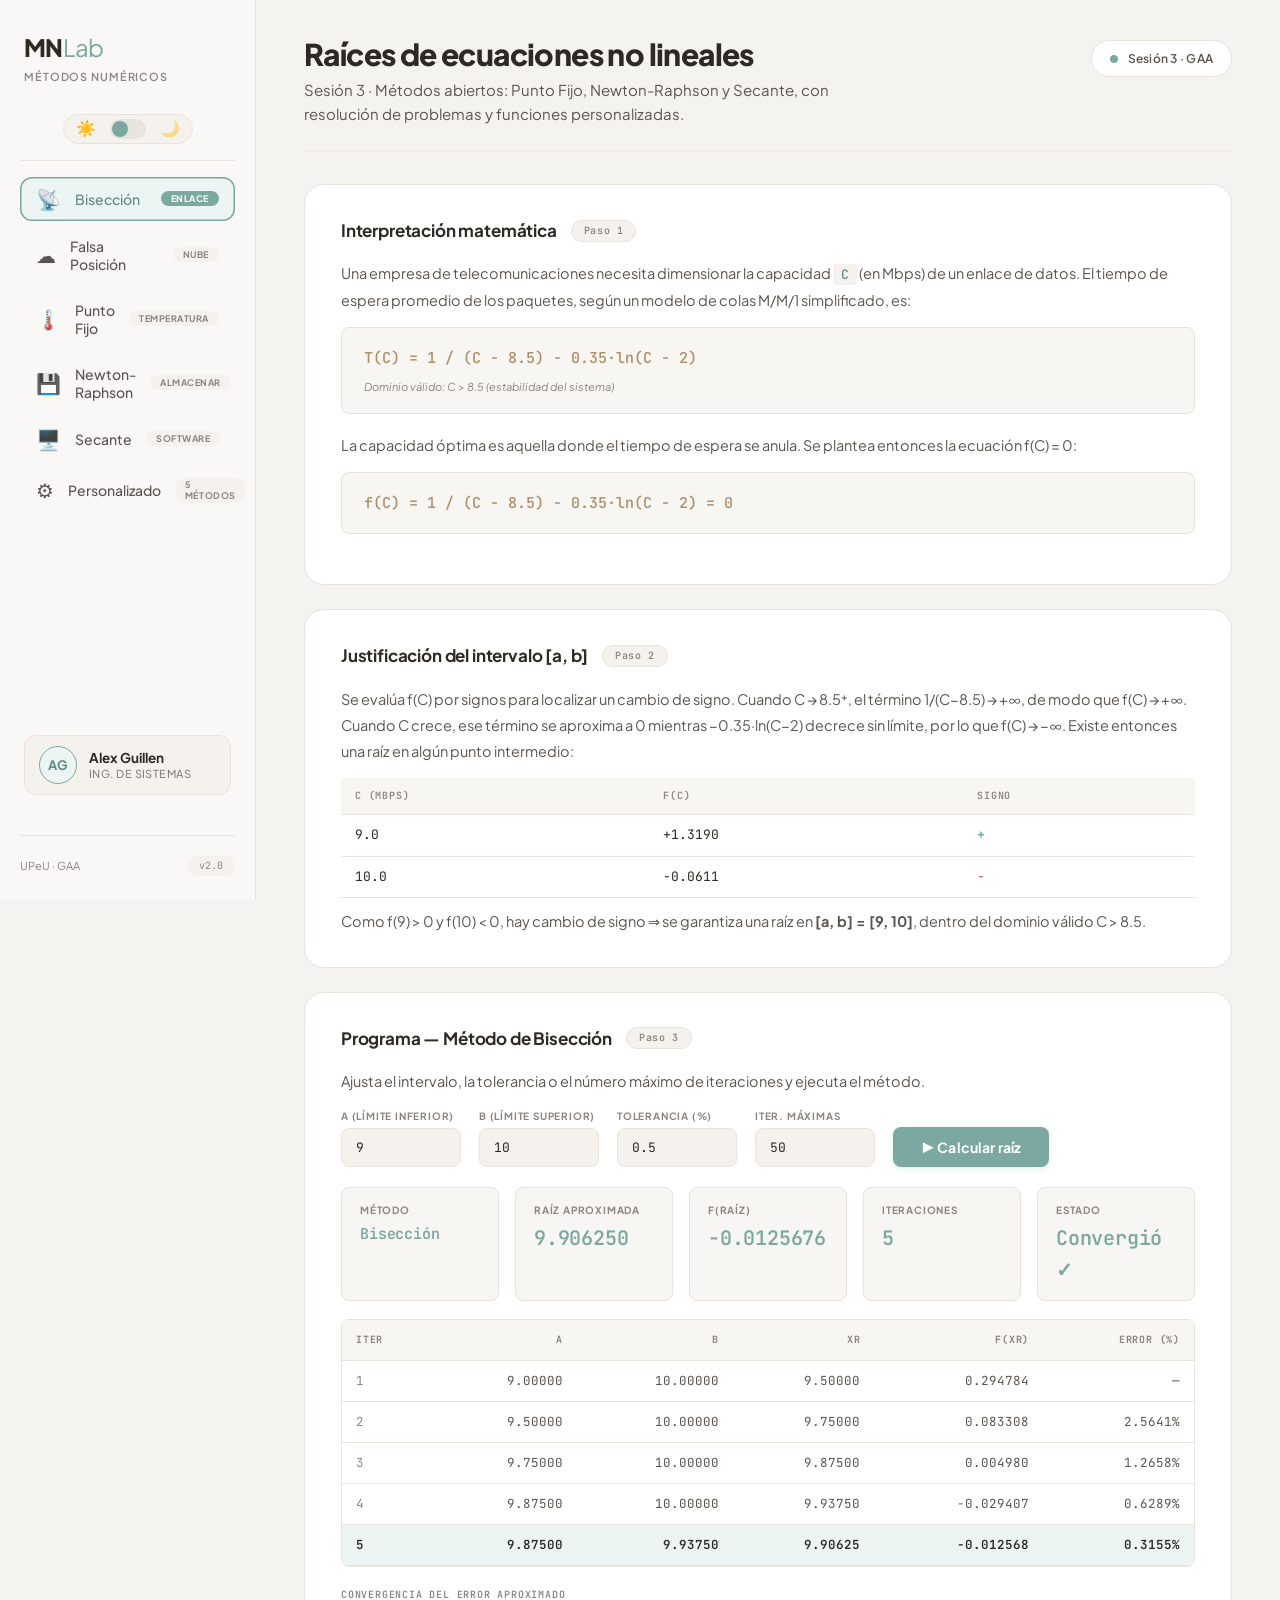
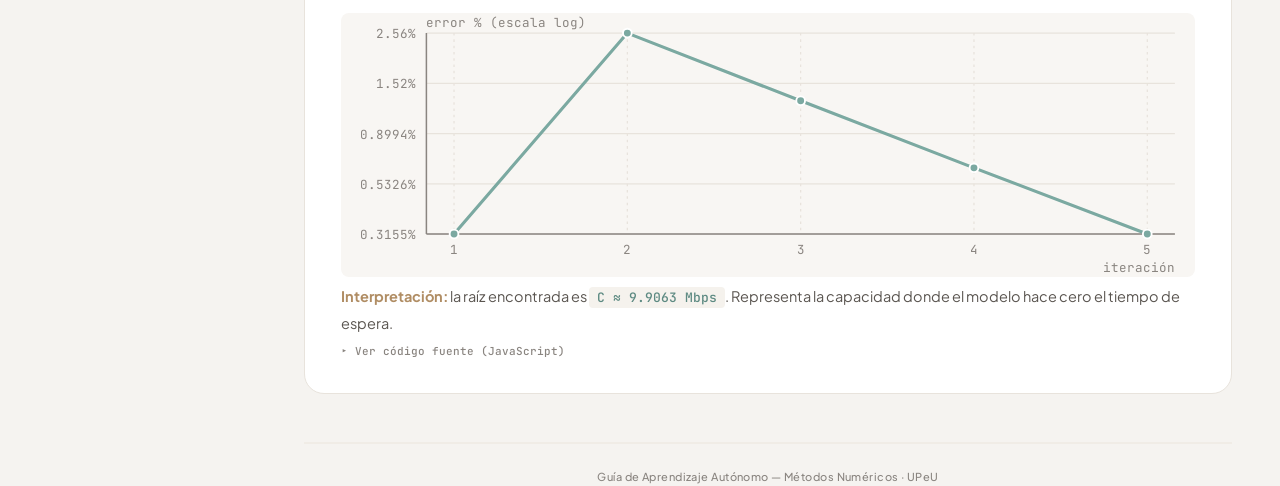
==== index.html @ 4f1fb553 "Primer commit - subiendo proyecto Metodos Numericos" ====
<!DOCTYPE html>
<html lang="es" data-theme="light">
<head>
    <meta charset="UTF-8">
    <meta name="viewport" content="width=device-width, initial-scale=1.0">
    <meta name="description" content="Herramienta interactiva para el curso de Métodos Numéricos: resuelve raíces de ecuaciones no lineales con los métodos de Bisección y Falsa Posición.">
    <meta name="author" content="Alex — Universidad Peruana Unión">
    <title>Raíces de Ecuaciones · Bisección y Falsa Posición</title>
    <link rel="stylesheet" href="styles.css">
</head>
<body>
    <!-- Sidebar de Navegación -->
    <nav class="sidebar" aria-label="Navegación principal">
        <div class="sidebar-header">
            <h1>MN<span>Lab</span></h1>
            <p class="sidebar-sub">Métodos Numéricos</p>
        </div>

        <!-- Toggle de tema -->
        <div class="theme-toggle-wrapper">
            <button class="theme-toggle" id="themeToggle" aria-label="Cambiar tema">
                <span class="theme-icon sun">☀️</span>
                <span class="theme-track">
                    <span class="theme-thumb"></span>
                </span>
                <span class="theme-icon moon">🌙</span>
            </button>
        </div>

        <ul class="nav-list">
            <li>
                <button type="button" class="nav-link active" id="tab-p1" data-tab="p1" role="tab" aria-selected="true" aria-controls="p1">
                    <span class="nav-icon">📡</span>
                    <span class="nav-text">Bisección</span>
                    <span class="nav-badge">Enlace</span>
                </button>
            </li>
            <li>
                <button type="button" class="nav-link" id="tab-p2" data-tab="p2" role="tab" aria-selected="false" aria-controls="p2">
                    <span class="nav-icon">☁️</span>
                    <span class="nav-text">Falsa Posición</span>
                    <span class="nav-badge">Nube</span>
                </button>
            </li>
            <li>
                <button type="button" class="nav-link" id="tab-p3" data-tab="p3" role="tab" aria-selected="false" aria-controls="p3">
                    <span class="nav-icon">🌡️</span>
                    <span class="nav-text">Punto Fijo</span>
                    <span class="nav-badge">temperatura</span>
                </button>
            </li>
            <li>
                <button type="button" class="nav-link" id="tab-p4" data-tab="p4" role="tab" aria-selected="false" aria-controls="p4">
                    <span class="nav-icon">💾</span>
                    <span class="nav-text">Newton-Raphson</span>
                    <span class="nav-badge">Almacenar</span>
                </button>
            </li>
            <li>
                <button type="button" class="nav-link" id="tab-p5" data-tab="p5" role="tab" aria-selected="false" aria-controls="p5">
                    <span class="nav-icon">🖥️</span>
                    <span class="nav-text">Secante</span>
                    <span class="nav-badge">software</span>
                </button>
            </li>
            <li>
                <button type="button" class="nav-link" id="tab-p6" data-tab="p6" role="tab" aria-selected="false" aria-controls="p6">
                    <span class="nav-icon">⚙️</span>
                    <span class="nav-text">Personalizado</span>
                    <span class="nav-badge">5 métodos</span>
                </button>
            </li>
        </ul>
               <!-- 👇 TARJETA DE PERFIL MINIMALISTA 👇 -->
        <div class="profile-mini">
            <div class="profile-mini-avatar">
                <span>AG</span>
            </div>
            <div class="profile-mini-info">
                <p class="profile-mini-name">Alex Guillen</p>
                <p class="profile-mini-role">Ing. de Sistemas</p>
            </div>
        </div>
        <!-- 👆 FIN DE LA TARJETA 👆 -->
        <div class="sidebar-footer">
            <p>UPeU · GAA</p>
            <p class="sidebar-version">v2.0</p>
        </div>
    </nav>

    <!-- Contenido Principal -->
    <main class="main-content">
        <header class="page-header">
            <div class="header-text">
                <h1>Raíces de ecuaciones no lineales</h1>
                <p class="sub">Sesión 3 · Métodos abiertos: Punto Fijo, Newton-Raphson y Secante, con resolución de problemas y funciones personalizadas.</p>
            </div>
            <div class="header-status">
                <span class="status-dot"></span>
                <span class="status-text">Sesión 3 · GAA</span>
            </div>
        </header>

        <!-- ===================== PROBLEMA 1 ===================== -->
        <section class="panel active" id="p1" role="tabpanel" aria-labelledby="tab-p1">
            <div class="card">
                <h2>Interpretación matemática <span class="tag">Paso 1</span></h2>
                <p>Una empresa de telecomunicaciones necesita dimensionar la capacidad <code>C</code> (en Mbps) de un enlace de datos. El tiempo de espera promedio de los paquetes, según un modelo de colas M/M/1 simplificado, es:</p>
                <div class="formula">T(C) = 1 / (C − 8.5) − 0.35·ln(C − 2)<small>Dominio válido: C &gt; 8.5 (estabilidad del sistema)</small></div>
                <p>La capacidad óptima es aquella donde el tiempo de espera se anula. Se plantea entonces la ecuación f(C) = 0:</p>
                <div class="formula">f(C) = 1 / (C − 8.5) − 0.35·ln(C − 2) = 0</div>
            </div>

            <div class="card">
                <h2>Justificación del intervalo [a, b] <span class="tag">Paso 2</span></h2>
                <p>Se evalúa f(C) por signos para localizar un cambio de signo. Cuando C → 8.5⁺, el término 1/(C−8.5) → +∞, de modo que f(C) → +∞. Cuando C crece, ese término se aproxima a 0 mientras −0.35·ln(C−2) decrece sin límite, por lo que f(C) → −∞. Existe entonces una raíz en algún punto intermedio:</p>
                <table class="signtable">
                    <thead><tr><th>C (Mbps)</th><th>f(C)</th><th>Signo</th></tr></thead>
                    <tbody>
                        <tr><td>9.0</td><td>+1.3190</td><td class="pos">+</td></tr>
                        <tr><td>10.0</td><td>−0.0611</td><td class="neg">−</td></tr>
                    </tbody>
                </table>
                <p style="margin-top:10px;">Como f(9) &gt; 0 y f(10) &lt; 0, hay cambio de signo ⇒ se garantiza una raíz en <strong>[a, b] = [9, 10]</strong>, dentro del dominio válido C &gt; 8.5.</p>
            </div>

            <div class="card">
                <h2>Programa — Método de Bisección <span class="tag">Paso 3</span></h2>
                <p>Ajusta el intervalo, la tolerancia o el número máximo de iteraciones y ejecuta el método.</p>
                <form class="controls" onsubmit="event.preventDefault(); runProblem('p1');">
                    <div class="field"><label for="p1-a">a (límite inferior)</label><input type="number" id="p1-a" name="p1-a" value="9" step="0.1"></div>
                    <div class="field"><label for="p1-b">b (límite superior)</label><input type="number" id="p1-b" name="p1-b" value="10" step="0.1"></div>
                    <div class="field"><label for="p1-tol">Tolerancia (%)</label><input type="number" id="p1-tol" name="p1-tol" value="0.5" step="0.1"></div>
                    <div class="field"><label for="p1-max">Iter. máximas</label><input type="number" id="p1-max" name="p1-max" value="50" step="1"></div>
                    <button type="submit" class="btn">▶ Calcular raíz</button>
                </form>
                <p id="p1-error" class="err" role="alert"></p>
                <div id="p1-results" aria-live="polite"></div>
                <button type="button" class="code-toggle" onclick="toggleCode('p1-code')" aria-expanded="false" aria-controls="p1-code">▸ Ver código fuente (JavaScript)</button>
                <pre class="code" id="p1-code"><span class="cm">// Método de Bisección — f(C) = 1/(C-8.5) - 0.35*ln(C-2)</span>
<span class="kw">function</span> <span class="fn">f</span>(C) {
  <span class="kw">return</span> <span class="num">1</span> / (C - <span class="num">8.5</span>) - <span class="num">0.35</span> * Math.log(C - <span class="num">2</span>);
}

<span class="kw">function</span> <span class="fn">biseccion</span>(a, b, tol, maxIter) {
  <span class="kw">let</span> iter = [];
  <span class="kw">let</span> xrAnt = <span class="kw">null</span>;
  <span class="kw">for</span> (<span class="kw">let</span> i = <span class="num">1</span>; i &lt;= maxIter; i++) {
    <span class="kw">const</span> xr = (a + b) / <span class="num">2</span>;
    <span class="kw">const</span> fxr = f(xr);
    <span class="kw">const</span> err = xrAnt === <span class="kw">null</span> ? <span class="kw">null</span> : Math.abs((xr - xrAnt) / xr) * <span class="num">100</span>;
    iter.push({ i, a, b, xr, fxr, err });
    <span class="kw">if</span> (err !== <span class="kw">null</span> &amp;&amp; err &lt; tol) <span class="kw">break</span>;
    <span class="kw">if</span> (f(a) * fxr &lt; <span class="num">0</span>) b = xr; <span class="kw">else</span> a = xr;
    xrAnt = xr;
  }
  <span class="kw">return</span> iter;
}</pre>
            </div>
        </section>

        <!-- ===================== PROBLEMA 2 ===================== -->
        <section class="panel" id="p2" role="tabpanel" aria-labelledby="tab-p2">
            <div class="card">
                <h2>Interpretación matemática <span class="tag">Paso 1</span></h2>
                <p>Una empresa evalúa migrar un sistema on-premise hacia la nube. El costo acumulado de mantenerlo en servidores propios, en miles de soles, en función del tiempo <code>t</code> (años):</p>
                <div class="formula">C₁(t) = 45 + 12t</div>
                <p>El costo acumulado de operarlo en la nube (migración inicial + costo variable exponencial por consumo proyectado):</p>
                <div class="formula">C₂(t) = 20·e^(0.4t)</div>
                <p>El punto de equilibrio ocurre donde ambos costos se igualan, es decir, la raíz de:</p>
                <div class="formula">f(t) = C₁(t) − C₂(t) = 45 + 12t − 20·e^(0.4t) = 0</div>
            </div>

            <div class="card">
                <h2>Justificación del intervalo [a, b] <span class="tag">Paso 2</span></h2>
                <p>Se evalúa f(t) entre 0 y 5 años:</p>
                <table class="signtable">
                    <thead><tr><th>t (años)</th><th>f(t)</th><th>Signo</th></tr></thead>
                    <tbody>
                        <tr><td>0</td><td>+25.000</td><td class="pos">+</td></tr>
                        <tr><td>3</td><td>+14.598</td><td class="pos">+</td></tr>
                        <tr><td>5</td><td>−42.777</td><td class="neg">−</td></tr>
                    </tbody>
                </table>
                <p style="margin-top:10px;">En t = 0 el costo local es menor (la nube exige inversión inicial), pero como C₂(t) crece exponencialmente termina superando a C₁(t), que crece de forma lineal. Como f(0) &gt; 0 y f(5) &lt; 0, hay cambio de signo ⇒ raíz garantizada en <strong>[a, b] = [0, 5]</strong>.</p>
            </div>

            <div class="card">
                <h2>Programa — Método de Falsa Posición <span class="tag">Paso 3</span></h2>
                <p>Ajusta el intervalo, la tolerancia o el número máximo de iteraciones y ejecuta el método.</p>
                <form class="controls" onsubmit="event.preventDefault(); runProblem('p2');">
                    <div class="field"><label for="p2-a">a (límite inferior)</label><input type="number" id="p2-a" name="p2-a" value="0" step="0.1"></div>
                    <div class="field"><label for="p2-b">b (límite superior)</label><input type="number" id="p2-b" name="p2-b" value="5" step="0.1"></div>
                    <div class="field"><label for="p2-tol">Tolerancia (%)</label><input type="number" id="p2-tol" name="p2-tol" value="0.5" step="0.1"></div>
                    <div class="field"><label for="p2-max">Iter. máximas</label><input type="number" id="p2-max" name="p2-max" value="50" step="1"></div>
                    <button type="submit" class="btn">▶ Calcular raíz</button>
                </form>
                <p id="p2-error" class="err" role="alert"></p>
                <div id="p2-results" aria-live="polite"></div>
                <button type="button" class="code-toggle" onclick="toggleCode('p2-code')" aria-expanded="false" aria-controls="p2-code">▸ Ver código fuente (JavaScript)</button>
                <pre class="code" id="p2-code"><span class="cm">// Método de Falsa Posición — f(t) = 45 + 12t - 20*e^(0.4t)</span>
<span class="kw">function</span> <span class="fn">f</span>(t) {
  <span class="kw">return</span> <span class="num">45</span> + <span class="num">12</span> * t - <span class="num">20</span> * Math.exp(<span class="num">0.4</span> * t);
}

<span class="kw">function</span> <span class="fn">falsaPosicion</span>(a, b, tol, maxIter) {
  <span class="kw">let</span> iter = [];
  <span class="kw">let</span> xrAnt = <span class="kw">null</span>;
  <span class="kw">for</span> (<span class="kw">let</span> i = <span class="num">1</span>; i &lt;= maxIter; i++) {
    <span class="kw">const</span> fa = f(a), fb = f(b);
    <span class="kw">const</span> xr = b - fb * (a - b) / (fa - fb); <span class="cm">// interpolación lineal</span>
    <span class="kw">const</span> fxr = f(xr);
    <span class="kw">const</span> err = xrAnt === <span class="kw">null</span> ? <span class="kw">null</span> : Math.abs((xr - xrAnt) / xr) * <span class="num">100</span>;
    iter.push({ i, a, b, xr, fxr, err });
    <span class="kw">if</span> (err !== <span class="kw">null</span> &amp;&amp; err &lt; tol) <span class="kw">break</span>;
    <span class="kw">if</span> (fa * fxr &lt; <span class="num">0</span>) b = xr; <span class="kw">else</span> a = xr;
    xrAnt = xr;
  }
  <span class="kw">return</span> iter;
}</pre>
            </div>
        </section>

        <!-- ===================== PROBLEMA PERSONALIZADO ===================== -->
        
        <!-- ===================== PROBLEMA 3: PUNTO FIJO ===================== -->
        <section class="panel" id="p3" role="tabpanel" aria-labelledby="tab-p3">
            <div class="card">
                <h2>Problema 1 · Método de Punto Fijo <span class="tag">Sesión 3</span></h2>
                <p>Un centro de datos debe mantener la temperatura de una sala de servidores en equilibrio. La temperatura de equilibrio <code>T</code>, en °C, satisface:</p>
                <div class="formula">T = 18 + 8e<sup>−0.15T</sup></div>
                <p>Se emplea directamente la forma de iteración <code>T = g(T)</code> y la aproximación inicial indicada en la guía:</p>
                <div class="formula">g(T) = 18 + 8e<sup>−0.15T</sup> &nbsp;&nbsp; | &nbsp;&nbsp; T<sub>0</sub> = 20</div>
            </div>
            <div class="card">
                <h2>Programa — Método de Punto Fijo <span class="tag">Paso 3</span></h2>
                <p>La guía indica mostrar cada iteración, la variable, la función evaluada y el error relativo porcentual. El criterio de parada es ε<sub>a</sub> ≤ 0.01% o 50 iteraciones.</p>
                <form class="controls" onsubmit="event.preventDefault(); runProblem('p3');">
                    <div class="field"><label for="p3-x0">T₀ (inicial)</label><input type="number" id="p3-x0" value="20" step="0.1"></div>
                    <div class="field"><label for="p3-tol">Tolerancia (%)</label><input type="number" id="p3-tol" value="0.01" step="0.01"></div>
                    <div class="field"><label for="p3-max">Iter. máximas</label><input type="number" id="p3-max" value="50" step="1"></div>
                    <button type="submit" class="btn">▶ Calcular temperatura</button>
                </form>
                <p id="p3-error" class="err" role="alert"></p>
                <div id="p3-results" aria-live="polite"></div>
                <button type="button" class="code-toggle" onclick="toggleCode('p3-code')" aria-expanded="false" aria-controls="p3-code">▸ Ver código fuente (JavaScript)</button>
                <pre class="code" id="p3-code"><span class="cm">// Punto Fijo — T = 18 + 8e^(-0.15T)</span>
<span class="kw">function</span> <span class="fn">g</span>(T) {
  <span class="kw">return</span> <span class="num">18</span> + <span class="num">8</span> * Math.exp(-<span class="num">0.15</span> * T);
}</pre>
            </div>
        </section>

        <!-- ===================== PROBLEMA 4: NEWTON-RAPHSON ===================== -->
        <section class="panel" id="p4" role="tabpanel" aria-labelledby="tab-p4">
            <div class="card">
                <h2>Problema 2 · Método de Newton-Raphson <span class="tag">Sesión 3</span></h2>
                <p>Una empresa desea dimensionar un sistema de almacenamiento. El tiempo promedio de respuesta <code>t</code>, en milisegundos, se obtiene resolviendo:</p>
                <div class="formula">f(t) = t³ − 7t − 5 = 0</div>
                <p>La solución positiva representa el tiempo de respuesta asociado a una condición de operación. Para Newton-Raphson se usa:</p>
                <div class="formula">t<sub>n+1</sub> = t<sub>n</sub> − f(t<sub>n</sub>) / f′(t<sub>n</sub>) &nbsp;&nbsp; | &nbsp;&nbsp; f′(t) = 3t² − 7</div>
                <p>La guía no fija un valor inicial para este problema; se propone <strong>t₀ = 2</strong> como valor inicial positivo y cercano a la raíz positiva.</p>
            </div>
            <div class="card">
                <h2>Programa — Método de Newton-Raphson <span class="tag">Paso 3</span></h2>
                <p>Modifica el valor inicial, la tolerancia y las iteraciones máximas. El programa controla también el caso en que la derivada sea cero o demasiado cercana a cero.</p>
                <form class="controls" onsubmit="event.preventDefault(); runProblem('p4');">
                    <div class="field"><label for="p4-x0">t₀ (inicial)</label><input type="number" id="p4-x0" value="2" step="0.1"></div>
                    <div class="field"><label for="p4-tol">Tolerancia (%)</label><input type="number" id="p4-tol" value="0.01" step="0.01"></div>
                    <div class="field"><label for="p4-max">Iter. máximas</label><input type="number" id="p4-max" value="50" step="1"></div>
                    <button type="submit" class="btn">▶ Calcular raíz</button>
                </form>
                <p id="p4-error" class="err" role="alert"></p>
                <div id="p4-results" aria-live="polite"></div>
                <button type="button" class="code-toggle" onclick="toggleCode('p4-code')" aria-expanded="false" aria-controls="p4-code">▸ Ver código fuente (JavaScript)</button>
                <pre class="code" id="p4-code"><span class="cm">// Newton-Raphson — f(t) = t^3 - 7t - 5</span>
<span class="kw">function</span> <span class="fn">f</span>(t) { <span class="kw">return</span> t**<span class="num">3</span> - <span class="num">7</span>*t - <span class="num">5</span>; }
<span class="kw">function</span> <span class="fn">df</span>(t) { <span class="kw">return</span> <span class="num">3</span>*t**<span class="num">2</span> - <span class="num">7</span>; }
<span class="kw">function</span> <span class="fn">newtonRaphson</span>(f, df, x0, tol, maxIter) { <span class="cm">/* iteraciones */</span> }</pre>
            </div>
        </section>

        <!-- ===================== PROBLEMA 5: SECANTE ===================== -->
        <section class="panel" id="p5" role="tabpanel" aria-labelledby="tab-p5">
            <div class="card">
                <h2>Problema 3 · Método de la Secante <span class="tag">Sesión 3</span></h2>
                <p>Un servidor experimenta una variación en su rendimiento cuando aumenta el número de solicitudes simultáneas. El nivel de carga normalizado <code>x</code> debe satisfacer:</p>
                <div class="formula">f(x) = e<sup>−x</sup> − x² + 0.2 = 0</div>
                <p>Se busca el valor de <code>x</code> que identifica un punto de operación del servidor. La guía no especifica dos valores iniciales, por lo que se proponen <strong>x₀ = 0</strong> y <strong>x₁ = 1</strong>, que permiten iniciar la iteración en una zona cercana a una raíz.</p>
            </div>
            <div class="card">
                <h2>Programa — Método de la Secante <span class="tag">Paso 3</span></h2>
                <p>La secante usa dos aproximaciones iniciales y no requiere derivada. El criterio de parada es ε<sub>a</sub> ≤ 0.01% o 50 iteraciones.</p>
                <form class="controls" onsubmit="event.preventDefault(); runProblem('p5');">
                    <div class="field"><label for="p5-x0">x₀ (inicial)</label><input type="number" id="p5-x0" value="0" step="0.1"></div>
                    <div class="field"><label for="p5-x1">x₁ (inicial)</label><input type="number" id="p5-x1" value="1" step="0.1"></div>
                    <div class="field"><label for="p5-tol">Tolerancia (%)</label><input type="number" id="p5-tol" value="0.01" step="0.01"></div>
                    <div class="field"><label for="p5-max">Iter. máximas</label><input type="number" id="p5-max" value="50" step="1"></div>
                    <button type="submit" class="btn">▶ Calcular raíz</button>
                </form>
                <p id="p5-error" class="err" role="alert"></p>
                <div id="p5-results" aria-live="polite"></div>
                <button type="button" class="code-toggle" onclick="toggleCode('p5-code')" aria-expanded="false" aria-controls="p5-code">▸ Ver código fuente (JavaScript)</button>
                <pre class="code" id="p5-code"><span class="cm">// Secante — f(x) = exp(-x) - x^2 + 0.2</span>
<span class="kw">function</span> <span class="fn">secante</span>(f, x0, x1, tol, maxIter) { <span class="cm">/* iteraciones */</span> }</pre>
            </div>
        </section>

<section class="panel" id="p6" role="tabpanel" aria-labelledby="tab-p6">
            <div class="card">
                <h2>Ingresa tu propia función <span class="tag">Genérico</span></h2>
                
                <p style="margin-bottom: 6px;">
                    Escribe f(?) usando la variable que quieras (por ejemplo <code>C</code>, <code>t</code>, <code>x</code>) — 
                    indica su nombre en el campo <strong>"Variable"</strong> y úsala tal cual en la fórmula.
                </p>
                
                <p style="font-size: 13px; color: var(--text-muted); margin-bottom: 16px;">
                    Disponibles: <code>+ − * / ^</code>, <code>sqrt()</code> <code>exp()</code> <code>ln()</code> 
                    <code>log10()</code> <code>sin()</code> <code>cos()</code> <code>tan()</code> <code>abs()</code> 
                    <code>pow(a,b)</code> <code>PI</code> <code>E</code>. También acepta <code>x²</code>, <code>x³</code>, <code>√x</code>, <code>2x</code>, <code>0,15</code> y ecuaciones como <code>f(x)=0</code>. Usa <code>ln</code> para logaritmo natural.
                </p>

                <form class="controls" style="margin-bottom: 6px;" onsubmit="event.preventDefault(); runCustom();">
                    <div class="field" style="width: 100px; flex-shrink: 0;">
                        <label for="p6-var">Variable</label>
                        <input type="text" id="p6-var" name="p6-var" value="x" maxlength="8" 
                               style="width: 100%; font-size: 14px; text-align: center;">
                    </div>
                    
                    <div class="field" style="flex: 2; min-width: 260px;">
                        <label for="p6-fx" id="p6-fx-label">f(x) =</label>
                        <input type="text" id="p6-fx" name="p6-fx" value="x^3 - x - 2" 
                               style="width: 100%; font-size: 14px; padding: 10px 14px;">
                    </div>
                    
                    <div class="field" id="p6-g-wrap" style="flex: 1; min-width: 220px; display: none;">
                        <label for="p6-gx" id="p6-gx-label">g(x) =</label>
                        <input type="text" id="p6-gx" name="p6-gx" value="18 + 8*exp(-0.15*x)"
                               style="width: 100%; font-size: 14px; padding: 10px 14px;">
                    </div>
                    <div class="field" id="p6-df-wrap" style="flex: 1; min-width: 220px; display: none;">
                        <label for="p6-dfx" id="p6-dfx-label">f'(x) =</label>
                        <input type="text" id="p6-dfx" name="p6-dfx" value="3*x^2 - 7"
                               style="width: 100%; font-size: 14px; padding: 10px 14px;">
                    </div>

                    <div class="field" style="width: 160px; flex-shrink: 0;">
                        <label for="p6-method">Método</label>
                        <select id="p6-method" name="p6-method" style="width: 100%;">
                            <option value="biseccion">Bisección</option>
                            <option value="falsaPosicion">Falsa Posición</option>
                            <option value="puntoFijo">Punto Fijo</option>
                            <option value="newton">Newton-Raphson</option>
                            <option value="secante">Secante</option>
                        </select>
                    </div>
                </form>

                <form class="controls" style="margin-top: 12px;" onsubmit="event.preventDefault(); runCustom();">
                    <div class="field" id="p6-a-wrap">
                        <label for="p6-a" id="p6-a-label">a (límite inf.)</label>
                        <input type="number" id="p6-a" name="p6-a" value="1" step="any">
                    </div>
                    <div class="field" id="p6-b-wrap">
                        <label for="p6-b" id="p6-b-label">b (límite sup.)</label>
                        <input type="number" id="p6-b" name="p6-b" value="2" step="any">
                    </div>
                    <div class="field">
                        <label for="p6-tol">Tolerancia (%)</label>
                        <input type="number" id="p6-tol" name="p6-tol" value="0.01" step="0.01">
                    </div>
                    <div class="field">
                        <label for="p6-max">Iter. máximas</label>
                        <input type="number" id="p6-max" name="p6-max" value="50" step="1">
                    </div>
                    <button type="submit" class="btn" style="margin-top: 2px;">▶ Calcular raíz</button>
                </form>

                <div class="examples">
                    <span style="font-weight: 600; color: var(--text-secondary);">Según el método:</span>
                    <span style="color: var(--text-muted);">Bisección/Falsa Posición → usa <code>a,b</code>; Secante → usa <code>x₀,x₁</code>; Newton → completa <code>f′(x)</code>; Punto Fijo → completa <code>g(x)</code>.</span>
                    <br><span style="font-weight: 600; color: var(--text-secondary);">Ejemplos:</span>
                    <code>x^3 - x - 2</code> ·
                    <code>exp(-x) - x</code> ·
                    <code>ln(x) + x - 3</code> ·
                    <code>cos(x) - x</code> ·
                    <br style="display: block; margin: 4px 0;">
                    <span style="color: var(--text-muted); font-size: 12px;">Con otra variable:</span>
                    <code>1/(C-8.5)-0.35*ln(C-2)</code> 
                    <span style="color: var(--text-light); font-size: 12px;">(Variable = C)</span> ·
                    <br style="display: block; margin: 2px 0;">
                    <code>45 + 12t - 20e^(0.4t)</code>
                    <span style="color: var(--text-light); font-size: 12px;">(Variable = t — reconoce multiplicación implícita y "e" de Euler)</span>
                </div>

                <p id="p6-error" class="err" role="alert" style="display: none;"></p>
                <div id="p6-results" aria-live="polite"></div>
            </div>
        </section>

        <footer class="page-footer">
            Guía de Aprendizaje Autónomo — Métodos Numéricos · UPeU
        </footer>
    </main>

    <script src="script.js" defer></script>
</body>
</html>
---- styles.css ----
@import url('https://fonts.googleapis.com/css2?family=Plus+Jakarta+Sans:wght@400;500;600;700;800&family=JetBrains+Mono:wght@400;500;600&display=swap');

/* ============================================================
   TEMAS: Claro y Oscuro (pasteles profesionales)
   ============================================================ */
:root {
    --font-sans: 'Plus Jakarta Sans', -apple-system, system-ui, sans-serif;
    --font-mono: 'JetBrains Mono', ui-monospace, monospace;
    --radius-lg: 20px;
    --radius-md: 12px;
    --radius-sm: 8px;
    --radius-xs: 4px;
}

/* --- TEMA CLARO (por defecto) --- */
[data-theme="light"] {
    --bg-body: #f5f3f0;
    --bg-sidebar: #faf8f6;
    --bg-card: #ffffff;
    --bg-card-alt: #f8f6f3;
    --bg-input: #f5f2ed;
    --bg-code: #f5f2ed;
    --bg-hover: #f0ece6;
    
    --text-primary: #2d2a24;
    --text-secondary: #5a5550;
    --text-muted: #8a8580;
    --text-light: #b5b0ab;
    
    --border-color: #e8e3dc;
    --border-light: #f0ece6;
    
    --accent-teal: #7ba9a1;
    --accent-teal-light: #ecf5f3;
    --accent-teal-dark: #5d8a82;
    --accent-teal-hover: #6b9b93;
    
    --accent-rose: #d4a0a0;
    --accent-amber: #c9a87c;
    --accent-amber-dark: #b08d64;
    --accent-lavender: #b8a9c9;
    --accent-red: #c97a7a;
    --accent-red-light: #f8ecec;
    
    --shadow-sm: 0 1px 3px rgba(45, 42, 36, 0.04);
    --shadow-md: 0 8px 24px -4px rgba(45, 42, 36, 0.06);
    --shadow-lg: 0 20px 60px -8px rgba(45, 42, 36, 0.08);
    --shadow-hover: 0 12px 32px -8px rgba(45, 42, 36, 0.10);
    
    --scrollbar-track: #f0ece6;
    --scrollbar-thumb: #d5cfc8;
}

/* --- TEMA OSCURO (pasteles oscuros) --- */
[data-theme="dark"] {
    --bg-body: #1a1a1e;
    --bg-sidebar: #222228;
    --bg-card: #28282e;
    --bg-card-alt: #2f2f36;
    --bg-input: #33333a;
    --bg-code: #33333a;
    --bg-hover: #3a3a42;
    
    --text-primary: #e8e4de;
    --text-secondary: #b5b0ab;
    --text-muted: #8a8580;
    --text-light: #6a6560;
    
    --border-color: #3a3a42;
    --border-light: #33333a;
    
    --accent-teal: #7ba9a1;
    --accent-teal-light: #2a3d3a;
    --accent-teal-dark: #6b9b93;
    --accent-teal-hover: #8ab9b1;
    
    --accent-rose: #c9a0a0;
    --accent-amber: #c9a87c;
    --accent-amber-dark: #d4b894;
    --accent-lavender: #b8a9c9;
    --accent-red: #c97a7a;
    --accent-red-light: #3a2a2a;
    
    --shadow-sm: 0 1px 3px rgba(0, 0, 0, 0.2);
    --shadow-md: 0 8px 24px -4px rgba(0, 0, 0, 0.3);
    --shadow-lg: 0 20px 60px -8px rgba(0, 0, 0, 0.4);
    --shadow-hover: 0 12px 32px -8px rgba(0, 0, 0, 0.5);
    
    --scrollbar-track: #2a2a30;
    --scrollbar-thumb: #44444c;
}

/* --- Reset y Base --- */
* {
    box-sizing: border-box;
    margin: 0;
    padding: 0;
}

html, body {
    height: 100%;
    margin: 0;
    padding: 0;
}

body {
    background-color: var(--bg-body);
    color: var(--text-primary);
    font-family: var(--font-sans);
    display: flex;
    line-height: 1.6;
    -webkit-font-smoothing: antialiased;
    -moz-osx-font-smoothing: grayscale;
    transition: background-color 0.3s ease, color 0.3s ease;
}

/* Scrollbar personalizada */
::-webkit-scrollbar {
    width: 6px;
    height: 6px;
}
::-webkit-scrollbar-track {
    background: var(--scrollbar-track);
}
::-webkit-scrollbar-thumb {
    background: var(--scrollbar-thumb);
    border-radius: 10px;
}

/* --- Sidebar --- */
.sidebar {
    position: fixed;
    top: 0;
    left: 0;
    width: 256px;
    height: 100vh;
    background: var(--bg-sidebar);
    border-right: 1px solid var(--border-color);
    padding: 28px 20px 24px;
    display: flex;
    flex-direction: column;
    z-index: 50;
    overflow-y: auto;
    transition: background-color 0.3s ease, border-color 0.3s ease;
}

.sidebar-header {
    margin-bottom: 16px;
    padding-left: 4px;
}

.sidebar-header h1 {
    font-size: 24px;
    font-weight: 800;
    letter-spacing: -0.03em;
    color: var(--text-primary);
    margin-bottom: 2px;
    transition: color 0.3s ease;
}

.sidebar-header h1 span {
    color: var(--accent-teal);
    font-weight: 400;
}

.sidebar-sub {
    font-size: 11px;
    font-weight: 600;
    color: var(--text-muted);
    text-transform: uppercase;
    letter-spacing: 0.08em;
}

/* --- Theme Toggle --- */
.theme-toggle-wrapper {
    display: flex;
    justify-content: center;
    padding: 12px 0 16px;
    border-bottom: 1px solid var(--border-color);
    margin-bottom: 16px;
    transition: border-color 0.3s ease;
}

.theme-toggle {
    display: flex;
    align-items: center;
    gap: 8px;
    background: var(--bg-input);
    border: 1.5px solid var(--border-color);
    border-radius: 100px;
    padding: 4px 6px;
    cursor: pointer;
    transition: all 0.3s ease;
    position: relative;
}

.theme-toggle:hover {
    border-color: var(--accent-teal);
}

.theme-icon {
    font-size: 16px;
    line-height: 1;
    padding: 2px 6px;
    opacity: 0.5;
    transition: opacity 0.3s ease;
}

.theme-icon.active {
    opacity: 1;
}

.theme-track {
    width: 36px;
    height: 20px;
    background: var(--border-color);
    border-radius: 100px;
    position: relative;
    transition: background 0.3s ease;
}

.theme-thumb {
    width: 16px;
    height: 16px;
    background: var(--accent-teal);
    border-radius: 50%;
    position: absolute;
    top: 2px;
    left: 2px;
    transition: transform 0.3s ease, background 0.3s ease;
}

[data-theme="dark"] .theme-thumb {
    transform: translateX(16px);
}

[data-theme="dark"] .theme-icon.sun {
    opacity: 0.5;
}
[data-theme="dark"] .theme-icon.moon {
    opacity: 1;
}
[data-theme="light"] .theme-icon.sun {
    opacity: 1;
}
[data-theme="light"] .theme-icon.moon {
    opacity: 0.5;
}

/* --- Navegación --- */
.nav-list {
    list-style: none;
    padding: 0;
    margin: 0 0 auto 0;
    display: flex;
    flex-direction: column;
    gap: 4px;
}

.nav-link {
    display: flex;
    align-items: center;
    gap: 14px;
    width: 100%;
    padding: 12px 16px;
    border: none;
    border-radius: var(--radius-md);
    background: transparent;
    color: var(--text-secondary);
    font-family: var(--font-sans);
    font-size: 14px;
    font-weight: 500;
    cursor: pointer;
    transition: all 0.2s ease;
    text-align: left;
    position: relative;
}

.nav-link:hover {
    background: var(--bg-hover);
    color: var(--text-primary);
}

.nav-link.active {
    background: var(--accent-teal-light);
    color: var(--accent-teal-dark);
    box-shadow: inset 0 0 0 1.5px var(--accent-teal);
}

.nav-link .nav-icon {
    font-size: 20px;
    line-height: 1;
    flex-shrink: 0;
}

.nav-link .nav-text {
    flex: 1;
    font-weight: 500;
}

.nav-link .nav-badge {
    font-size: 9px;
    font-weight: 700;
    text-transform: uppercase;
    letter-spacing: 0.06em;
    padding: 2px 10px;
    border-radius: 100px;
    background: var(--bg-input);
    color: var(--text-muted);
    transition: all 0.2s ease;
}

.nav-link.active .nav-badge {
    background: var(--accent-teal);
    color: white;
}

.sidebar-footer {
    margin-top: 24px;
    padding-top: 20px;
    border-top: 1px solid var(--border-color);
    font-size: 11px;
    color: var(--text-muted);
    display: flex;
    justify-content: space-between;
    align-items: center;
    transition: border-color 0.3s ease;
}

.sidebar-version {
    font-family: var(--font-mono);
    font-size: 10px;
    background: var(--bg-input);
    padding: 2px 12px;
    border-radius: 100px;
    color: var(--text-muted);
}

/* --- TARJETA DE PERFIL MINIMALISTA --- */
.profile-mini {
    display: flex;
    align-items: center;
    gap: 12px;
    background: var(--bg-input);
    border: 1px solid var(--border-color);
    border-radius: var(--radius-md);
    padding: 10px 14px;
    margin: 20px 4px 16px;
    transition: all 0.3s ease;
}

.profile-mini:hover {
    border-color: var(--accent-teal);
    background: var(--bg-hover);
}

.profile-mini-avatar {
    width: 38px;
    height: 38px;
    border-radius: 50%;
    background: var(--accent-teal-light);
    color: var(--accent-teal-dark);
    border: 1.5px solid var(--accent-teal);
    display: flex;
    align-items: center;
    justify-content: center;
    font-weight: 700;
    font-size: 13px;
    letter-spacing: 0.02em;
    flex-shrink: 0;
}

.profile-mini-info {
    display: flex;
    flex-direction: column;
    line-height: 1.3;
    min-width: 0;
}

.profile-mini-name {
    font-size: 13.5px;
    font-weight: 700;
    color: var(--text-primary);
    margin: 0;
    white-space: nowrap;
    overflow: hidden;
    text-overflow: ellipsis;
}

.profile-mini-role {
    font-size: 11px;
    font-weight: 500;
    color: var(--text-muted);
    margin: 0;
    text-transform: uppercase;
    letter-spacing: 0.04em;
    white-space: nowrap;
    overflow: hidden;
    text-overflow: ellipsis;
}

/* --- Contenido Principal --- */
.main-content {
    margin-left: 256px;
    padding: 36px 48px 48px;
    flex: 1;
    min-height: 100vh;
    max-width: calc(100% - 256px);
    transition: background-color 0.3s ease;
}

/* --- Header --- */
.page-header {
    display: flex;
    justify-content: space-between;
    align-items: flex-start;
    margin-bottom: 32px;
    padding-bottom: 24px;
    border-bottom: 2px solid var(--border-light);
    transition: border-color 0.3s ease;
}

.header-text h1 {
    font-size: 30px;
    font-weight: 800;
    letter-spacing: -0.02em;
    color: var(--text-primary);
    margin-bottom: 6px;
    line-height: 1.2;
    transition: color 0.3s ease;
}

.header-text .sub {
    color: var(--text-secondary);
    font-size: 15px;
    max-width: 600px;
    font-weight: 400;
    line-height: 1.6;
    transition: color 0.3s ease;
}

.header-status {
    display: flex;
    align-items: center;
    gap: 10px;
    background: var(--bg-card);
    padding: 8px 18px;
    border-radius: 100px;
    border: 1px solid var(--border-color);
    font-size: 12px;
    font-weight: 600;
    color: var(--text-secondary);
    flex-shrink: 0;
    margin-top: 4px;
    letter-spacing: 0.02em;
    transition: all 0.3s ease;
}

.status-dot {
    width: 8px;
    height: 8px;
    border-radius: 50%;
    background: var(--accent-teal);
    display: inline-block;
    animation: pulse 2s ease-in-out infinite;
}

@keyframes pulse {
    0%, 100% { opacity: 1; transform: scale(1); }
    50% { opacity: 0.3; transform: scale(0.85); }
}

/* --- Paneles --- */
.panel {
    display: none;
    animation: fadeIn 0.3s ease;
}

.panel.active {
    display: block;
}

@keyframes fadeIn {
    from { opacity: 0; transform: translateY(10px); }
    to { opacity: 1; transform: translateY(0); }
}

/* --- Cards --- */
.card {
    background: var(--bg-card);
    border: 1px solid var(--border-color);
    border-radius: var(--radius-lg);
    padding: 32px 36px;
    margin-bottom: 24px;
    transition: all 0.3s ease;
}

.card:hover {
    box-shadow: var(--shadow-hover);
}

.card h2 {
    font-size: 17px;
    font-weight: 700;
    margin: 0 0 16px 0;
    display: flex;
    align-items: center;
    gap: 14px;
    color: var(--text-primary);
    letter-spacing: -0.01em;
    transition: color 0.3s ease;
}

.card h2 .tag {
    font-family: var(--font-mono);
    font-size: 10px;
    font-weight: 600;
    background: var(--bg-input);
    color: var(--text-muted);
    padding: 2px 12px;
    border-radius: 100px;
    letter-spacing: 0.06em;
    border: 1px solid var(--border-color);
    transition: all 0.3s ease;
}

.card p {
    color: var(--text-secondary);
    font-size: 14.5px;
    line-height: 1.8;
    margin: 0 0 14px 0;
    transition: color 0.3s ease;
}

.card p:last-child {
    margin-bottom: 0;
}

.card code {
    font-family: var(--font-mono);
    font-size: 13px;
    background: var(--bg-input);
    padding: 2px 8px;
    border-radius: var(--radius-xs);
    color: var(--accent-teal-dark);
    font-weight: 500;
    transition: all 0.3s ease;
}

/* --- Fórmulas --- */
.formula {
    font-family: var(--font-mono);
    background: var(--bg-card-alt);
    border: 1px solid var(--border-color);
    border-radius: var(--radius-sm);
    padding: 18px 22px;
    font-size: 15px;
    color: var(--accent-amber-dark);
    margin: 14px 0 18px;
    overflow-x: auto;
    font-weight: 500;
    line-height: 1.6;
    transition: all 0.3s ease;
}

.formula small {
    display: block;
    color: var(--text-muted);
    font-size: 11px;
    margin-top: 8px;
    font-family: var(--font-sans);
    font-weight: 400;
    font-style: italic;
}

/* --- Tabla de Signos --- */
.signtable {
    width: 100%;
    border-collapse: collapse;
    font-family: var(--font-mono);
    font-size: 13px;
    margin: 10px 0 4px;
}

.signtable th, .signtable td {
    padding: 10px 14px;
    border-bottom: 1px solid var(--border-color);
    text-align: left;
    transition: border-color 0.3s ease;
}

.signtable th {
    color: var(--text-muted);
    font-weight: 600;
    font-size: 10px;
    text-transform: uppercase;
    letter-spacing: 0.08em;
    background: var(--bg-card-alt);
}

.signtable td.pos {
    color: var(--accent-teal);
    font-weight: 600;
}

.signtable td.neg {
    color: var(--accent-red);
    font-weight: 600;
}

/* --- Controles --- */
.controls {
    display: flex;
    flex-wrap: wrap;
    gap: 18px;
    align-items: flex-end;
    margin-top: 6px;
}

.field {
    display: flex;
    flex-direction: column;
    gap: 4px;
}

.field label {
    font-size: 10px;
    font-weight: 700;
    color: var(--text-muted);
    font-family: var(--font-sans);
    text-transform: uppercase;
    letter-spacing: 0.08em;
    transition: color 0.3s ease;
}

.field input, .field select {
    background: var(--bg-input);
    border: 1.5px solid var(--border-color);
    border-radius: var(--radius-sm);
    color: var(--text-primary);
    padding: 10px 14px;
    font-family: var(--font-mono);
    font-size: 13px;
    width: 120px;
    transition: all 0.3s ease;
}

.field input:focus, .field select:focus {
    outline: none;
    border-color: var(--accent-teal);
    box-shadow: 0 0 0 4px rgba(123, 169, 161, 0.12);
}

.field select {
    appearance: none;
    background-image: url("data:image/svg+xml,%3Csvg xmlns='http://www.w3.org/2000/svg' width='12' height='12' viewBox='0 0 12 12'%3E%3Cpath fill='%238a8580' d='M6 8L1 3h10z'/%3E%3C/svg%3E");
    background-repeat: no-repeat;
    background-position: right 14px center;
    padding-right: 40px;
    cursor: pointer;
}

.btn {
    background: var(--accent-teal);
    color: white;
    border: none;
    border-radius: var(--radius-sm);
    padding: 11px 28px;
    font-family: var(--font-sans);
    font-weight: 700;
    font-size: 14px;
    cursor: pointer;
    transition: all 0.2s ease;
    box-shadow: 0 2px 6px rgba(123, 169, 161, 0.2);
    letter-spacing: 0.01em;
}

.btn:hover {
    background: var(--accent-teal-hover);
    transform: translateY(-1.5px);
    box-shadow: 0 6px 16px rgba(123, 169, 161, 0.25);
}

.btn:active {
    transform: translateY(0);
    box-shadow: 0 2px 6px rgba(123, 169, 161, 0.15);
}

/* --- Resultados --- */
.result-head {
    display: flex;
    flex-wrap: wrap;
    gap: 16px;
    margin: 20px 0 6px;
}

.stat {
    background: var(--bg-card-alt);
    border: 1px solid var(--border-color);
    border-radius: var(--radius-sm);
    padding: 14px 18px;
    min-width: 140px;
    flex: 1;
    transition: all 0.3s ease;
}

.stat .label {
    font-size: 10px;
    font-weight: 700;
    color: var(--text-muted);
    font-family: var(--font-sans);
    text-transform: uppercase;
    letter-spacing: 0.08em;
    transition: color 0.3s ease;
}

.stat .value {
    font-family: var(--font-mono);
    font-size: 20px;
    color: var(--accent-teal);
    margin-top: 4px;
    font-weight: 600;
    letter-spacing: -0.01em;
    transition: color 0.3s ease;
}

.stat.warn .value {
    color: var(--accent-amber);
}

/* --- Tabla de Iteraciones --- */
.table-wrap {
    overflow-x: auto;
    margin-top: 18px;
    border: 1.5px solid var(--border-color);
    border-radius: var(--radius-sm);
    transition: border-color 0.3s ease;
}

table.iters {
    width: 100%;
    border-collapse: collapse;
    font-family: var(--font-mono);
    font-size: 12.5px;
    min-width: 640px;
}

table.iters thead th {
    background: var(--bg-card-alt);
    color: var(--text-muted);
    text-align: right;
    padding: 12px 14px;
    font-size: 10px;
    text-transform: uppercase;
    letter-spacing: 0.08em;
    position: sticky;
    top: 0;
    border-bottom: 1.5px solid var(--border-color);
    font-weight: 700;
    transition: all 0.3s ease;
}

table.iters thead th:first-child {
    text-align: left;
}

table.iters td {
    padding: 10px 14px;
    text-align: right;
    border-bottom: 1px solid var(--border-color);
    color: var(--text-secondary);
    font-size: 12.5px;
    transition: all 0.3s ease;
}

table.iters td:first-child {
    text-align: left;
    color: var(--text-muted);
}

table.iters tr:last-child td {
    color: var(--text-primary);
    font-weight: 600;
    background: var(--accent-teal-light);
}

table.iters tr:hover td {
    background: rgba(123, 169, 161, 0.04);
}

/* --- Gráfico --- */
.chart-box {
    margin-top: 20px;
}

.chart-box .cap {
    font-family: var(--font-mono);
    font-size: 10px;
    font-weight: 600;
    color: var(--text-muted);
    margin-bottom: 10px;
    text-transform: uppercase;
    letter-spacing: 0.08em;
    transition: color 0.3s ease;
}

/* --- INTERPRETACIÓN COMO TEXTO SIMPLE (SIN CAJAS) --- */
.interp-text {
    margin-top: 20px;
    font-size: 14.5px;
    line-height: 1.8;
    color: var(--text-secondary);
    padding: 0;
    background: transparent;
    border: none;
}

.interp-text strong {
    color: var(--accent-amber-dark);
    font-weight: 700;
}

.interp-text code {
    font-family: var(--font-mono);
    color: var(--accent-teal-dark);
    font-size: 13px;
    background: var(--bg-input);
    padding: 2px 8px;
    border-radius: var(--radius-xs);
}

/* --- Código fuente --- */
.code-toggle {
    appearance: none;
    -webkit-appearance: none;
    border: none;
    background: none;
    padding: 0;
    font-family: var(--font-mono);
    font-size: 11px;
    color: var(--text-muted);
    cursor: pointer;
    user-select: none;
    display: inline-flex;
    align-items: center;
    gap: 8px;
    margin-top: 8px;
    transition: color 0.2s ease;
    font-weight: 500;
}

.code-toggle:hover {
    color: var(--accent-teal);
}

pre.code {
    display: none;
    background: var(--bg-code);
    border: 1.5px solid var(--border-color);
    border-radius: var(--radius-sm);
    padding: 18px 20px;
    font-family: var(--font-mono);
    font-size: 12px;
    color: var(--text-secondary);
    overflow-x: auto;
    margin-top: 12px;
    line-height: 1.7;
    transition: all 0.3s ease;
}

pre.code.show {
    display: block;
}

pre.code .kw { color: var(--accent-lavender); }
pre.code .fn { color: var(--accent-teal-dark); }
pre.code .cm { color: var(--text-light); }
pre.code .num { color: var(--accent-amber); }

/* --- Errores (SOLO VISIBLE CUANDO HAY ERROR) --- */
.err {
    display: none !important;
    background: transparent !important;
    border: none !important;
    box-shadow: none !important;
    padding: 0 !important;
    margin: 0 !important;
    height: 0 !important;
    overflow: hidden !important;
}

.err[style*="display: block"] {
    display: block !important;
    height: auto !important;
    padding: 10px 14px !important;
    margin-top: 12px !important;
    background: var(--accent-red-light) !important;
    border: 1px solid var(--accent-red) !important;
    border-radius: var(--radius-sm) !important;
}

/* --- Ejemplos en P3 --- */
.examples {
    margin-top: 14px;
    padding: 14px 18px;
    background: var(--bg-card-alt);
    border-radius: var(--radius-sm);
    border: 1px solid var(--border-color);
    font-size: 12.5px;
    color: var(--text-secondary);
    transition: all 0.3s ease;
}

.examples code {
    font-family: var(--font-mono);
    font-size: 12.5px;
    background: var(--bg-input);
    padding: 2px 8px;
    border-radius: var(--radius-xs);
    color: var(--accent-teal-dark);
    font-weight: 500;
    display: inline-block;
    margin: 2px 4px 2px 0;
    transition: all 0.3s ease;
}

/* --- Footer --- */
.page-footer {
    text-align: center;
    color: var(--text-muted);
    font-size: 11px;
    margin-top: 48px;
    padding-top: 24px;
    border-top: 2px solid var(--border-light);
    font-weight: 500;
    letter-spacing: 0.04em;
    transition: all 0.3s ease;
}

/* ============================================================
   RESPONSIVE
   ============================================================ */
@media (max-width: 768px) {
    .sidebar {
        width: 72px;
        padding: 20px 8px 16px;
    }

    .sidebar-header {
        padding-left: 0;
        text-align: center;
    }
    .sidebar-header h1 {
        font-size: 18px;
        text-align: center;
    }
    .sidebar-header h1 span { display: none; }
    .sidebar-sub { display: none; }

    .theme-toggle-wrapper {
        padding: 8px 0 12px;
    }
    .theme-toggle {
        transform: scale(0.8);
    }

    .nav-link {
        padding: 12px 6px;
        justify-content: center;
        gap: 0;
    }
    .nav-link .nav-text { display: none; }
    .nav-link .nav-badge { display: none; }
    .nav-link .nav-icon { font-size: 22px; }

    .sidebar-footer {
        flex-direction: column;
        gap: 4px;
        font-size: 8px;
        text-align: center;
        padding-top: 12px;
    }
    .sidebar-version { font-size: 8px; padding: 1px 8px; }

    .profile-mini {
        justify-content: center;
        padding: 8px;
    }
    .profile-mini-info {
        display: none;
    }
    .profile-mini-avatar {
        width: 34px;
        height: 34px;
        font-size: 12px;
    }

    .main-content {
        margin-left: 72px;
        padding: 20px 16px 32px;
        max-width: calc(100% - 72px);
    }

    .page-header {
        flex-direction: column;
        gap: 14px;
    }
    .header-text h1 { font-size: 22px; }
    .header-text .sub { font-size: 13px; }
    .header-status {
        align-self: flex-start;
        font-size: 11px;
        padding: 6px 14px;
    }

    .card {
        padding: 20px 16px;
    }
    .card h2 {
        font-size: 15px;
        flex-wrap: wrap;
    }

    .controls {
        flex-direction: column;
        align-items: stretch;
        gap: 12px;
    }
    .field input, .field select {
        width: 100%;
    }
    .field {
        width: 100%;
    }
    .btn {
        width: 100%;
        justify-content: center;
    }

    .result-head {
        flex-direction: column;
        gap: 10px;
    }
    .stat {
        min-width: auto;
    }

    .table-wrap {
        font-size: 11px;
    }
    table.iters {
        font-size: 11px;
        min-width: 420px;
    }
    table.iters td, table.iters th {
        padding: 6px 8px;
    }
    .formula {
        font-size: 13px;
        padding: 14px 16px;
    }

    .interp-text {
        font-size: 13px;
    }

    .examples {
        font-size: 11px;
        padding: 12px 14px;
    }
}

@media (max-width: 480px) {
    .main-content {
        padding: 16px 12px 24px;
    }
    .header-text h1 { font-size: 20px; }
    .card { padding: 16px 12px; }
    table.iters {
        font-size: 10px;
        min-width: 340px;
    }
    table.iters td, table.iters th {
        padding: 4px 6px;
    }
}
/* Campos dinámicos de Personalizado: hidden debe prevalecer sobre el layout flex. */
#p6-b-wrap[hidden] {
    display: none !important;
}
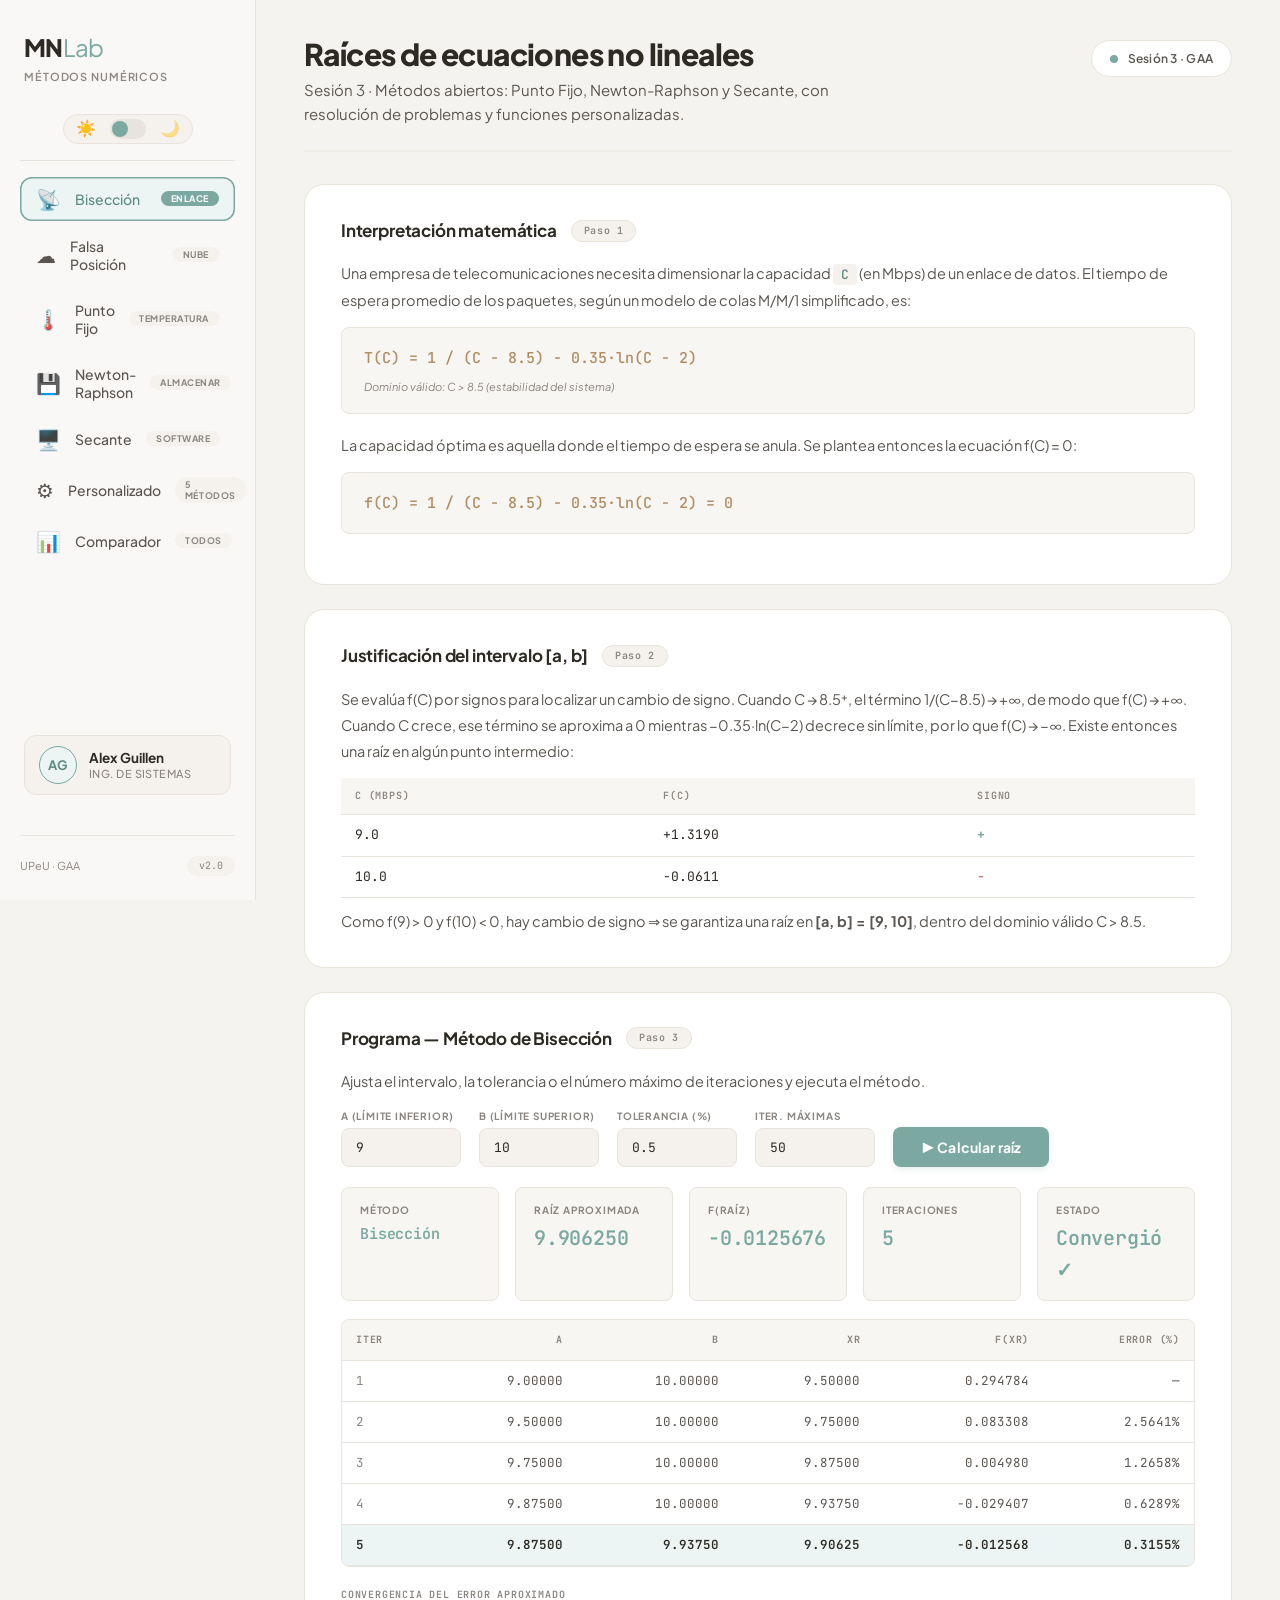
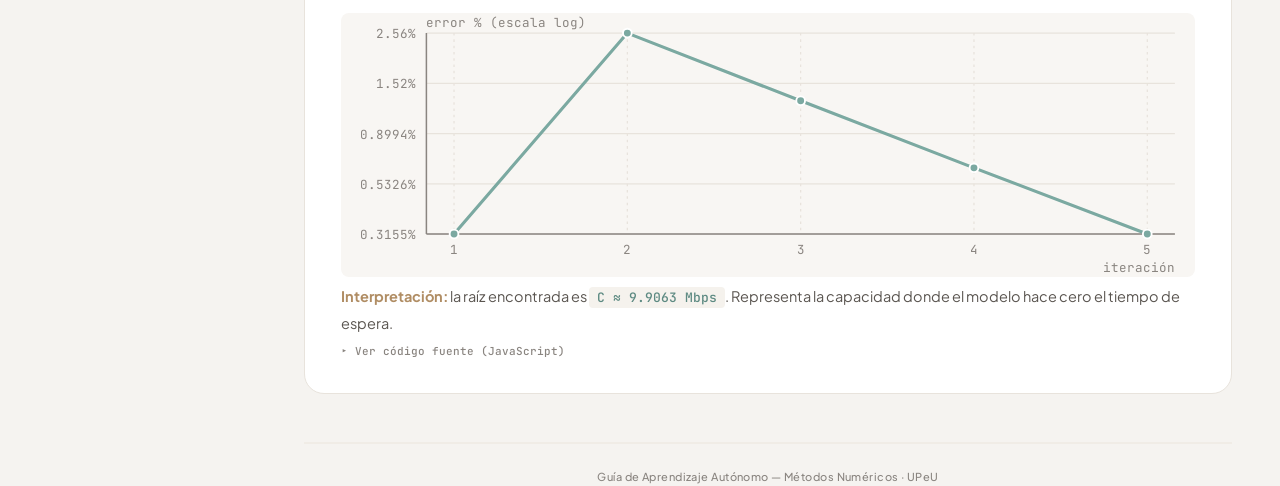
==== commit 5ac51203: "Agregar comparador de cinco metodos numericos" ====
--- a/index.html
+++ b/index.html
@@ -70,6 +70,13 @@
                     <span class="nav-badge">5 métodos</span>
                 </button>
             </li>
+            <li>
+                <button type="button" class="nav-link" id="tab-p7" data-tab="p7" role="tab" aria-selected="false" aria-controls="p7">
+                    <span class="nav-icon">📊</span>
+                    <span class="nav-text">Comparador</span>
+                    <span class="nav-badge">Todos</span>
+                </button>
+            </li>
         </ul>
                <!-- 👇 TARJETA DE PERFIL MINIMALISTA 👇 -->
         <div class="profile-mini">
@@ -397,6 +404,49 @@
                 <p id="p6-error" class="err" role="alert" style="display: none;"></p>
                 <div id="p6-results" aria-live="polite"></div>
             </div>
+</section>
+
+        <!-- ===================== COMPARADOR DE LOS 5 MÉTODOS ===================== -->
+        <section class="panel" id="p7" role="tabpanel" aria-labelledby="tab-p7">
+            <div class="card">
+                <h2>Comparar un ejercicio en los cinco métodos <span class="tag">Nuevo</span></h2>
+                <p>Ingresa una función y pulsa <strong>Calcular con los 5 métodos</strong>. El sistema ejecutará Bisección, Falsa Posición, Punto Fijo, Newton-Raphson y Secante por separado.</p>
+                <p style="font-size: 13px; color: var(--text-muted);"><code>g(x)</code>, la derivada y el segundo valor son opcionales. Si solo tienes <code>x₀</code>, el sistema buscará automáticamente un intervalo y un segundo punto adecuados.</p>
+
+                <form class="compare-form" onsubmit="event.preventDefault(); runComparison();">
+                    <div class="compare-function-grid">
+                        <div class="field compare-variable">
+                            <label for="p7-var">Variable</label>
+                            <input type="text" id="p7-var" value="x" maxlength="8">
+                        </div>
+                        <div class="field">
+                            <label for="p7-fx" id="p7-fx-label">f(x) =</label>
+                            <input type="text" id="p7-fx" value="cos(x) - x">
+                        </div>
+                        <div class="field">
+                            <label for="p7-gx" id="p7-gx-label">g(x) = (opcional)</label>
+                            <input type="text" id="p7-gx" value="" placeholder="Generación automática">
+                        </div>
+                        <div class="field">
+                            <label for="p7-dfx" id="p7-dfx-label">f'(x) = (opcional)</label>
+                            <input type="text" id="p7-dfx" value="" placeholder="Derivada numérica automática">
+                        </div>
+                    </div>
+                    <div class="controls compare-controls">
+                        <div class="field"><label for="p7-a">a / x₀</label><input type="number" id="p7-a" value="0" step="any"></div>
+                        <div class="field"><label for="p7-b">b / x₁ (opcional)</label><input type="number" id="p7-b" value="" step="any" placeholder="Automático"></div>
+                        <div class="field"><label for="p7-tol">Tolerancia (%)</label><input type="number" id="p7-tol" value="0.01" step="any"></div>
+                        <div class="field"><label for="p7-max">Iter. máximas</label><input type="number" id="p7-max" value="50" step="1"></div>
+                        <button type="submit" class="btn">▶ Calcular con los 5 métodos</button>
+                    </div>
+                </form>
+
+                <div class="examples">
+                    <strong>Cómo se usan los valores:</strong> Punto Fijo y Newton usan <code>x₀=a</code>. Si proporcionas <code>b</code>, se utilizará en los otros métodos; si lo dejas vacío, se calculará automáticamente.
+                </div>
+                <p id="p7-error" class="err" role="alert" style="display: none;"></p>
+                <div id="p7-results" aria-live="polite"></div>
+            </div>
         </section>
 
         <footer class="page-footer">
@@ -406,4 +456,4 @@
 
     <script src="script.js" defer></script>
 </body>
-</html>+</html>
--- a/styles.css
+++ b/styles.css
@@ -1088,3 +1088,78 @@
 #p6-b-wrap[hidden] {
     display: none !important;
 }
+
+/* --- Comparador de los cinco métodos --- */
+.compare-form { margin-top: 14px; }
+.compare-function-grid {
+    display: grid;
+    grid-template-columns: 100px repeat(3, minmax(190px, 1fr));
+    gap: 10px;
+}
+.compare-function-grid .field input { width: 100%; }
+.compare-variable input { text-align: center; }
+.compare-controls { margin-top: 12px; gap: 12px; }
+#p7 .card { padding: 24px 28px; }
+#p7 .examples { margin-top: 10px; padding: 10px 14px; }
+.comparison-summary {
+    display: grid;
+    grid-template-columns: repeat(4, minmax(130px, 1fr));
+    gap: 8px;
+    margin: 16px 0 12px;
+}
+.comparison-summary > div, .method-stats > div {
+    background: var(--bg-card-alt);
+    border: 1px solid var(--border-color);
+    border-radius: var(--radius-sm);
+    padding: 8px 11px;
+}
+.comparison-summary span, .method-stats span {
+    display: block;
+    color: var(--text-muted);
+    font-size: 10px;
+    font-weight: 700;
+    letter-spacing: .06em;
+    text-transform: uppercase;
+}
+.comparison-summary strong, .method-stats strong {
+    display: block;
+    color: var(--accent-teal-dark);
+    font-family: var(--font-mono);
+    margin-top: 3px;
+    font-size: 13px;
+}
+.method-results { display: grid; grid-template-columns: repeat(2, minmax(0, 1fr)); gap: 12px; }
+.method-result {
+    border: 1.5px solid var(--border-color);
+    border-radius: var(--radius-md);
+    padding: 15px;
+    background: var(--bg-card);
+}
+.method-result.failed { border-color: var(--accent-red); }
+.method-title { display: flex; align-items: center; justify-content: space-between; gap: 12px; }
+.method-title h3 { margin: 0; color: var(--text-primary); font-size: 15px; }
+.method-state { border-radius: 100px; padding: 3px 8px; font-size: 9px; font-weight: 700; text-transform: uppercase; }
+.method-state.success { background: var(--accent-teal-light); color: var(--accent-teal-dark); }
+.method-state.warning { background: var(--accent-amber-light); color: var(--accent-amber-dark); }
+.method-state.failed { background: var(--accent-red-light); color: var(--accent-red); }
+.method-stats { display: grid; grid-template-columns: repeat(2, 1fr); gap: 7px; margin-top: 10px; }
+.method-message { color: var(--text-secondary); margin: 14px 0 0; }
+.method-result .chart-box { margin-top: 12px; }
+.method-result .chart-box .cap { margin-bottom: 5px; font-size: 9px; }
+.method-result .chart-box svg { display: block; max-height: 155px; }
+.iteration-details { margin-top: 9px; }
+.iteration-details summary { cursor: pointer; color: var(--accent-teal-dark); font-size: 13px; font-weight: 700; }
+
+@media (max-width: 1050px) {
+    .compare-function-grid { grid-template-columns: 100px 1fr; }
+    .compare-function-grid .field:nth-child(n+3) { grid-column: 1 / -1; }
+    .comparison-summary, .method-stats { grid-template-columns: repeat(2, 1fr); }
+    .method-results { grid-template-columns: 1fr; }
+}
+@media (max-width: 600px) {
+    .compare-function-grid, .comparison-summary, .method-stats { grid-template-columns: 1fr; }
+    .compare-function-grid .field:nth-child(n) { grid-column: auto; }
+    .method-result { padding: 16px 12px; }
+    #p7 .card { padding: 18px 14px; }
+    .method-title { align-items: flex-start; flex-direction: column; }
+}
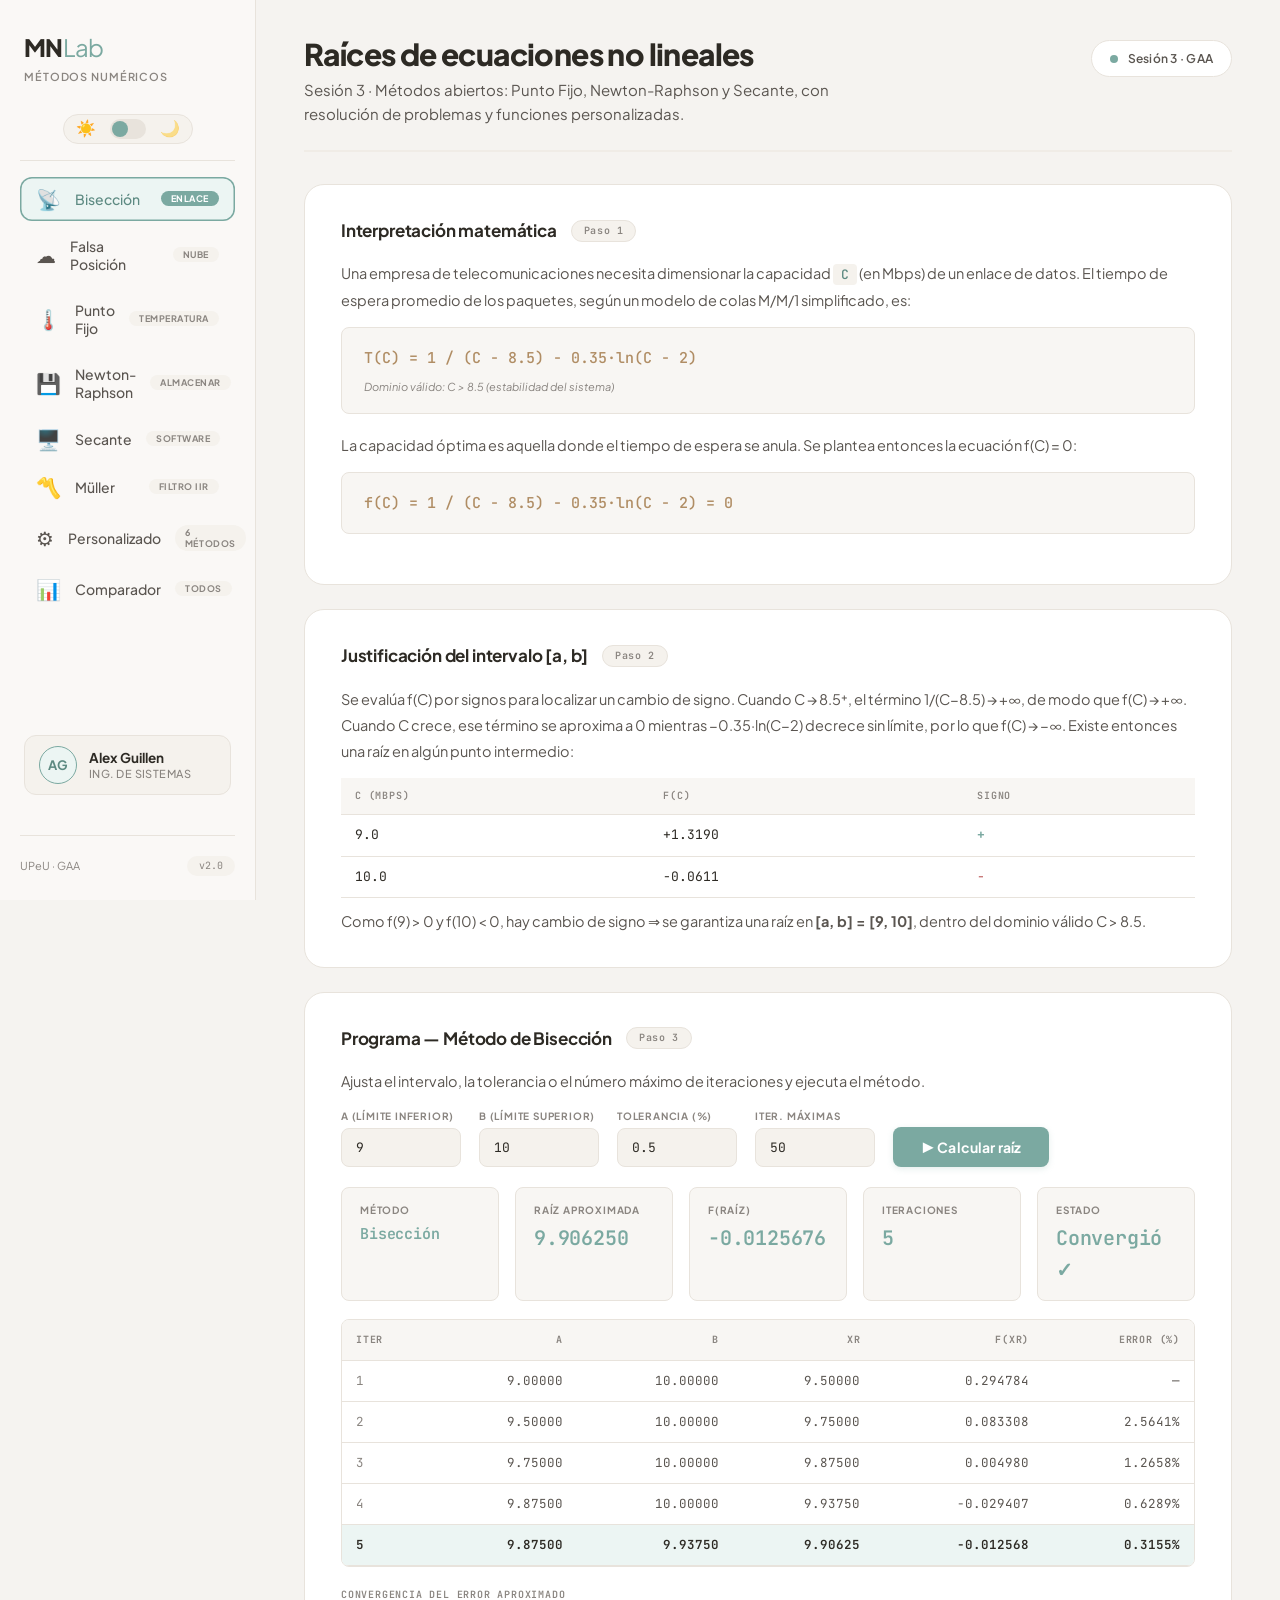
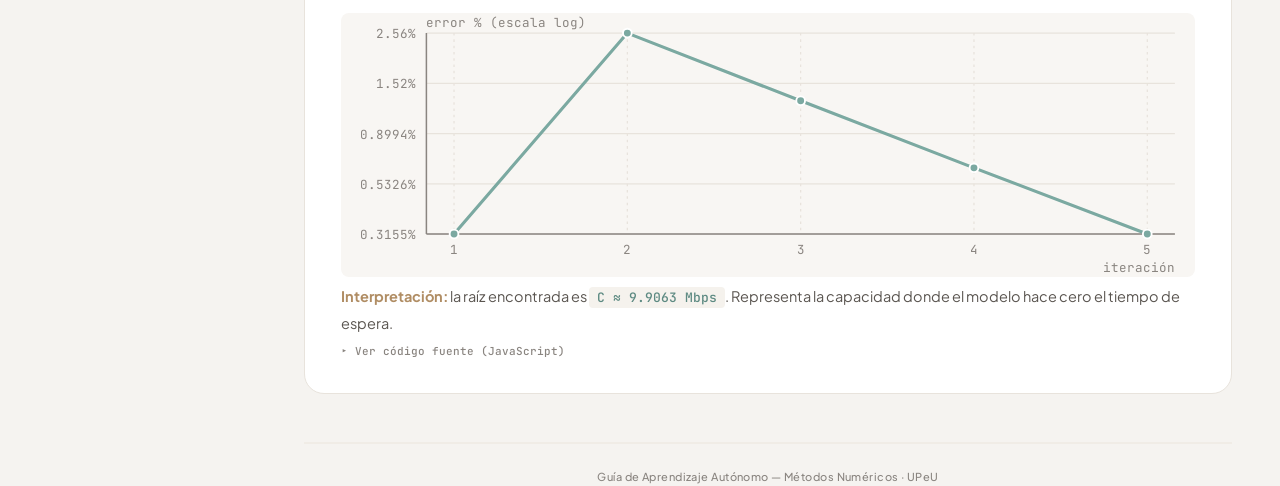
==== commit b9c3dd73: "Agregar metodo de Muller al programa" ====
--- a/index.html
+++ b/index.html
@@ -64,10 +64,17 @@
                 </button>
             </li>
             <li>
+                <button type="button" class="nav-link" id="tab-p8" data-tab="p8" role="tab" aria-selected="false" aria-controls="p8">
+                    <span class="nav-icon">〽️</span>
+                    <span class="nav-text">Müller</span>
+                    <span class="nav-badge">Filtro IIR</span>
+                </button>
+            </li>
+            <li>
                 <button type="button" class="nav-link" id="tab-p6" data-tab="p6" role="tab" aria-selected="false" aria-controls="p6">
                     <span class="nav-icon">⚙️</span>
                     <span class="nav-text">Personalizado</span>
-                    <span class="nav-badge">5 métodos</span>
+                    <span class="nav-badge">6 métodos</span>
                 </button>
             </li>
             <li>
@@ -313,6 +320,45 @@
             </div>
         </section>
 
+        <!-- ===================== PROBLEMA 4 · MÉTODO DE MÜLLER ===================== -->
+        <section class="panel" id="p8" role="tabpanel" aria-labelledby="tab-p8">
+            <div class="card">
+                <h2>Problema 4 · Estabilidad de un filtro digital IIR <span class="tag">Método de Müller</span></h2>
+                <p>La estabilidad del filtro depende de las raíces de su polinomio característico. El sistema es estable cuando todas cumplen <code>|z| &lt; 1</code>.</p>
+                <div class="formula">D(z) = 8z⁴ − 6z³ − 3z² + 3z − 1 = 0<small>Puntos iniciales: z₀=0, z₁=0.5, z₂=1.0 · tolerancia ε=10⁻⁵</small></div>
+            </div>
+
+            <div class="card">
+                <h2>Delimitación teórica <span class="tag">Descartes · Lagrange · Horner</span></h2>
+                <div class="theory-grid">
+                    <article><h3>Criterio de Descartes</h3><p><code>D(z)</code> tiene signos +,−,−,+,−: presenta 3 cambios, por lo que posee 3 o 1 raíces reales positivas. <code>D(−z)</code> tiene signos +,+,−,−,−: presenta 1 cambio, así que posee exactamente 1 raíz real negativa.</p></article>
+                    <article><h3>Cota global de Lagrange</h3><p>Al normalizar: <code>z⁴−0.75z³−0.375z²+0.375z−0.125</code>. La cota es <code>R=1+max(0.75,0.375,0.375,0.125)=1.75</code>; todas las raíces están en <code>|z|≤1.75</code>.</p></article>
+                    <article><h3>Esquema de Horner</h3><p>El polinomio se evalúa como <code>((((8z−6)z−3)z+3)z−1)</code>, reduciendo operaciones y el error de redondeo durante las iteraciones.</p></article>
+                </div>
+            </div>
+
+            <div class="card">
+                <h2>Programa — Método de Müller <span class="tag">Implementación numérica</span></h2>
+                <p>Müller interpola una parábola por tres aproximaciones y utiliza una de sus raíces como el siguiente valor.</p>
+                <form class="controls" onsubmit="event.preventDefault(); runMullerProblem();">
+                    <div class="field"><label for="p8-x0">z₀</label><input type="number" id="p8-x0" value="0" step="any"></div>
+                    <div class="field"><label for="p8-x1">z₁</label><input type="number" id="p8-x1" value="0.5" step="any"></div>
+                    <div class="field"><label for="p8-x2">z₂</label><input type="number" id="p8-x2" value="1" step="any"></div>
+                    <div class="field"><label for="p8-tol">Tolerancia ε</label><input type="number" id="p8-tol" value="0.00001" step="any"></div>
+                    <div class="field"><label for="p8-max">Iter. máximas</label><input type="number" id="p8-max" value="50" step="1"></div>
+                    <button type="submit" class="btn">▶ Calcular primera raíz</button>
+                </form>
+                <p id="p8-error" class="err" role="alert"></p>
+                <div id="p8-results" aria-live="polite"></div>
+                <button type="button" class="code-toggle" onclick="toggleCode('p8-code')" aria-expanded="false" aria-controls="p8-code">▸ Ver código fuente (JavaScript)</button>
+                <pre class="code" id="p8-code"><span class="cm">// Müller — tres puntos e interpolación cuadrática</span>
+<span class="kw">function</span> <span class="fn">muller</span>(f, z0, z1, z2, tol, maxIter) {
+  <span class="cm">// Calcula diferencias divididas y selecciona</span>
+  <span class="cm">// el denominador de mayor módulo.</span>
+}</pre>
+            </div>
+        </section>
+
 <section class="panel" id="p6" role="tabpanel" aria-labelledby="tab-p6">
             <div class="card">
                 <h2>Ingresa tu propia función <span class="tag">Genérico</span></h2>
@@ -360,6 +406,7 @@
                             <option value="puntoFijo">Punto Fijo</option>
                             <option value="newton">Newton-Raphson</option>
                             <option value="secante">Secante</option>
+                            <option value="muller">Müller</option>
                         </select>
                     </div>
                 </form>
@@ -373,6 +420,10 @@
                         <label for="p6-b" id="p6-b-label">b (límite sup.)</label>
                         <input type="number" id="p6-b" name="p6-b" value="2" step="any">
                     </div>
+                    <div class="field" id="p6-c-wrap" hidden>
+                        <label for="p6-c">x₂ (inicial)</label>
+                        <input type="number" id="p6-c" name="p6-c" value="1" step="any">
+                    </div>
                     <div class="field">
                         <label for="p6-tol">Tolerancia (%)</label>
                         <input type="number" id="p6-tol" name="p6-tol" value="0.01" step="0.01">
@@ -386,7 +437,7 @@
 
                 <div class="examples">
                     <span style="font-weight: 600; color: var(--text-secondary);">Según el método:</span>
-                    <span style="color: var(--text-muted);">Bisección/Falsa Posición → usa <code>a,b</code>; Secante → usa <code>x₀,x₁</code>; Newton → completa <code>f′(x)</code>; Punto Fijo → completa <code>g(x)</code>.</span>
+                    <span style="color: var(--text-muted);">Bisección/Falsa Posición → usa <code>a,b</code>; Secante → usa <code>x₀,x₁</code>; Müller → usa <code>x₀,x₁,x₂</code>; Newton → completa <code>f′(x)</code>; Punto Fijo → completa <code>g(x)</code>.</span>
                     <br><span style="font-weight: 600; color: var(--text-secondary);">Ejemplos:</span>
                     <code>x^3 - x - 2</code> ·
                     <code>exp(-x) - x</code> ·
@@ -406,11 +457,11 @@
             </div>
 </section>
 
-        <!-- ===================== COMPARADOR DE LOS 5 MÉTODOS ===================== -->
+        <!-- ===================== COMPARADOR DE LOS 6 MÉTODOS ===================== -->
         <section class="panel" id="p7" role="tabpanel" aria-labelledby="tab-p7">
             <div class="card">
-                <h2>Comparar un ejercicio en los cinco métodos <span class="tag">Nuevo</span></h2>
-                <p>Ingresa una función y pulsa <strong>Calcular con los 5 métodos</strong>. El sistema ejecutará Bisección, Falsa Posición, Punto Fijo, Newton-Raphson y Secante por separado.</p>
+                <h2>Comparar un ejercicio en seis métodos <span class="tag">Müller incluido</span></h2>
+                <p>Ingresa una función y pulsa <strong>Calcular con los 6 métodos</strong>. El sistema ejecutará Bisección, Falsa Posición, Punto Fijo, Newton-Raphson, Secante y Müller por separado.</p>
                 <p style="font-size: 13px; color: var(--text-muted);"><code>g(x)</code>, la derivada y el segundo valor son opcionales. Si solo tienes <code>x₀</code>, el sistema buscará automáticamente un intervalo y un segundo punto adecuados.</p>
 
                 <form class="compare-form" onsubmit="event.preventDefault(); runComparison();">
@@ -435,9 +486,10 @@
                     <div class="controls compare-controls">
                         <div class="field"><label for="p7-a">a / x₀</label><input type="number" id="p7-a" value="0" step="any"></div>
                         <div class="field"><label for="p7-b">b / x₁ (opcional)</label><input type="number" id="p7-b" value="" step="any" placeholder="Automático"></div>
+                        <div class="field"><label for="p7-c">x₂ para Müller</label><input type="number" id="p7-c" value="1" step="any"></div>
                         <div class="field"><label for="p7-tol">Tolerancia (%)</label><input type="number" id="p7-tol" value="0.01" step="any"></div>
                         <div class="field"><label for="p7-max">Iter. máximas</label><input type="number" id="p7-max" value="50" step="1"></div>
-                        <button type="submit" class="btn">▶ Calcular con los 5 métodos</button>
+                        <button type="submit" class="btn">▶ Calcular con los 6 métodos</button>
                     </div>
                 </form>
 
--- a/styles.css
+++ b/styles.css
@@ -1088,6 +1088,22 @@
 #p6-b-wrap[hidden] {
     display: none !important;
 }
+#p6-c-wrap[hidden] { display: none !important; }
+
+.theory-grid {
+    display: grid;
+    grid-template-columns: repeat(3, minmax(0, 1fr));
+    gap: 12px;
+    margin-top: 14px;
+}
+.theory-grid article {
+    padding: 14px;
+    background: var(--bg-card-alt);
+    border: 1px solid var(--border-color);
+    border-radius: var(--radius-sm);
+}
+.theory-grid h3 { margin: 0 0 8px; color: var(--accent-teal-dark); font-size: 14px; }
+.theory-grid p { margin: 0; font-size: 12px; }
 
 /* --- Comparador de los cinco métodos --- */
 .compare-form { margin-top: 14px; }
@@ -1162,4 +1178,5 @@
     .method-result { padding: 16px 12px; }
     #p7 .card { padding: 18px 14px; }
     .method-title { align-items: flex-start; flex-direction: column; }
-}
+    .theory-grid { grid-template-columns: 1fr; }
+}
